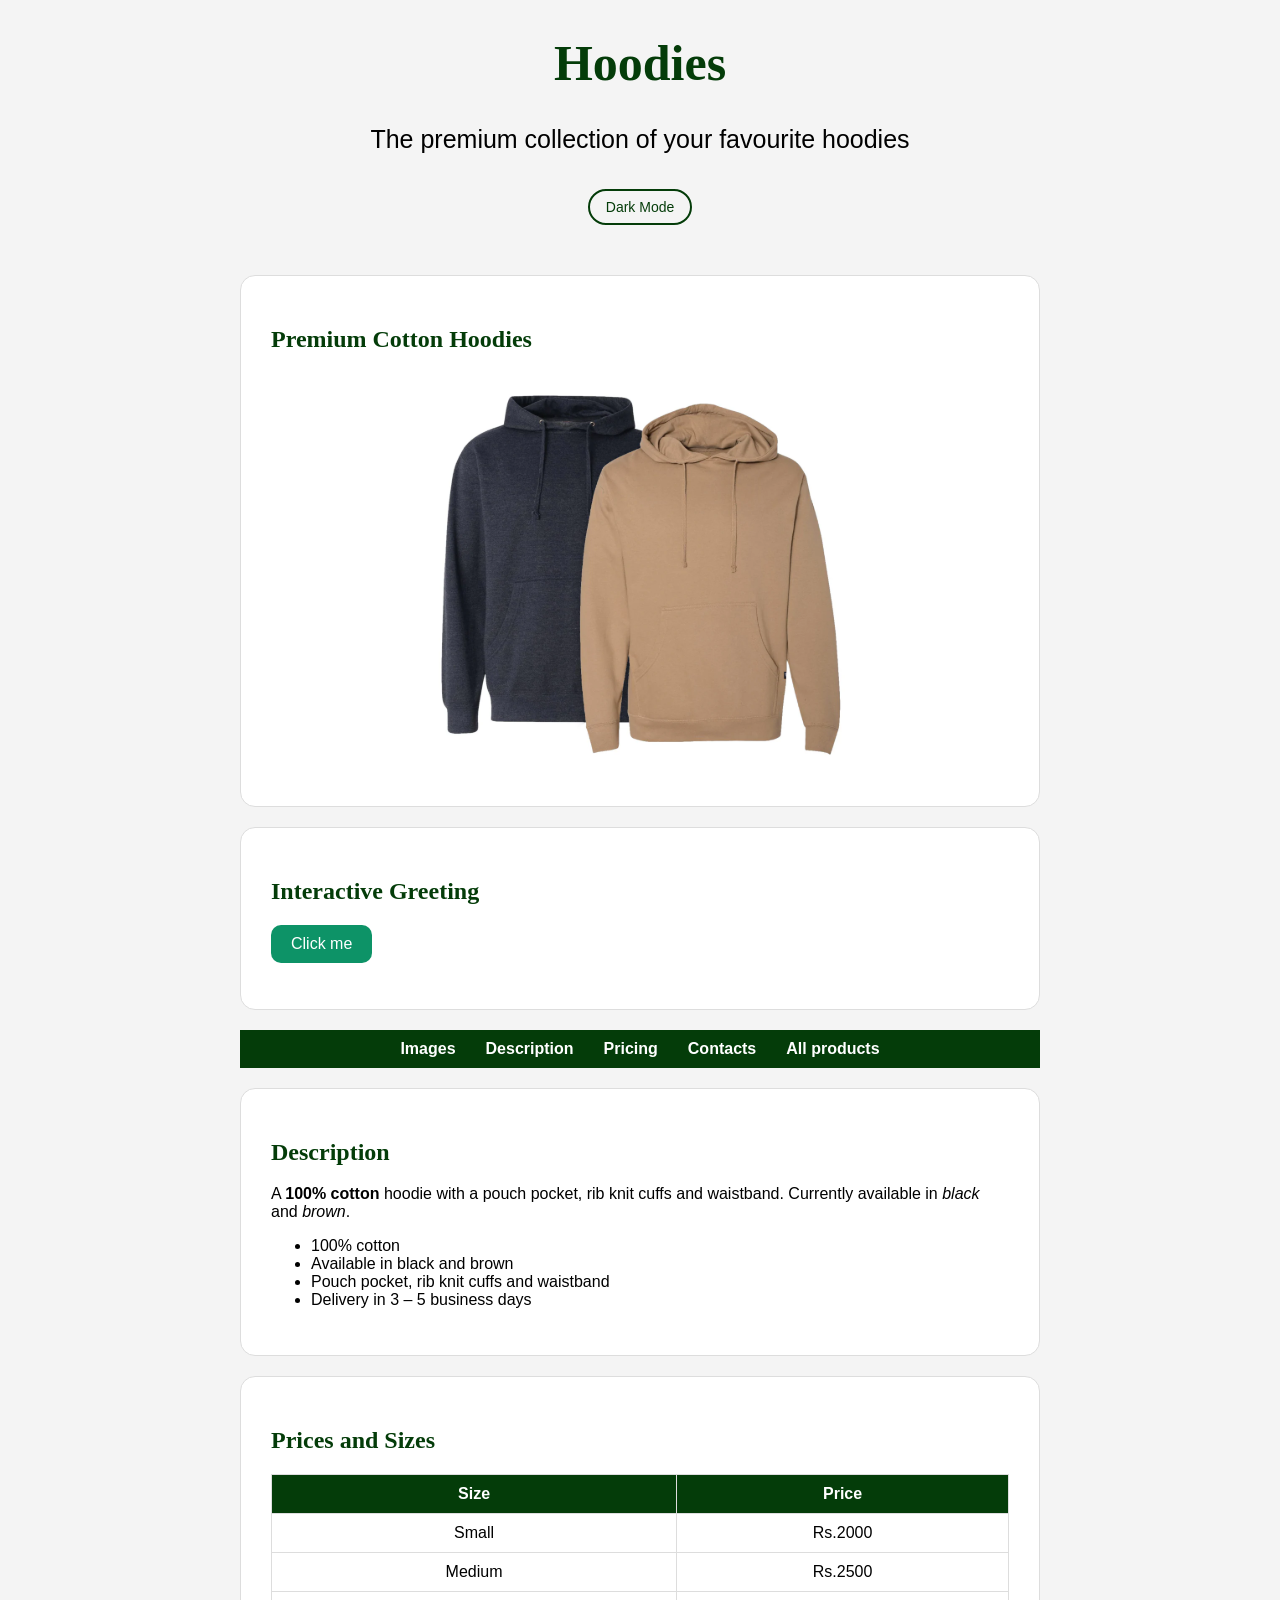
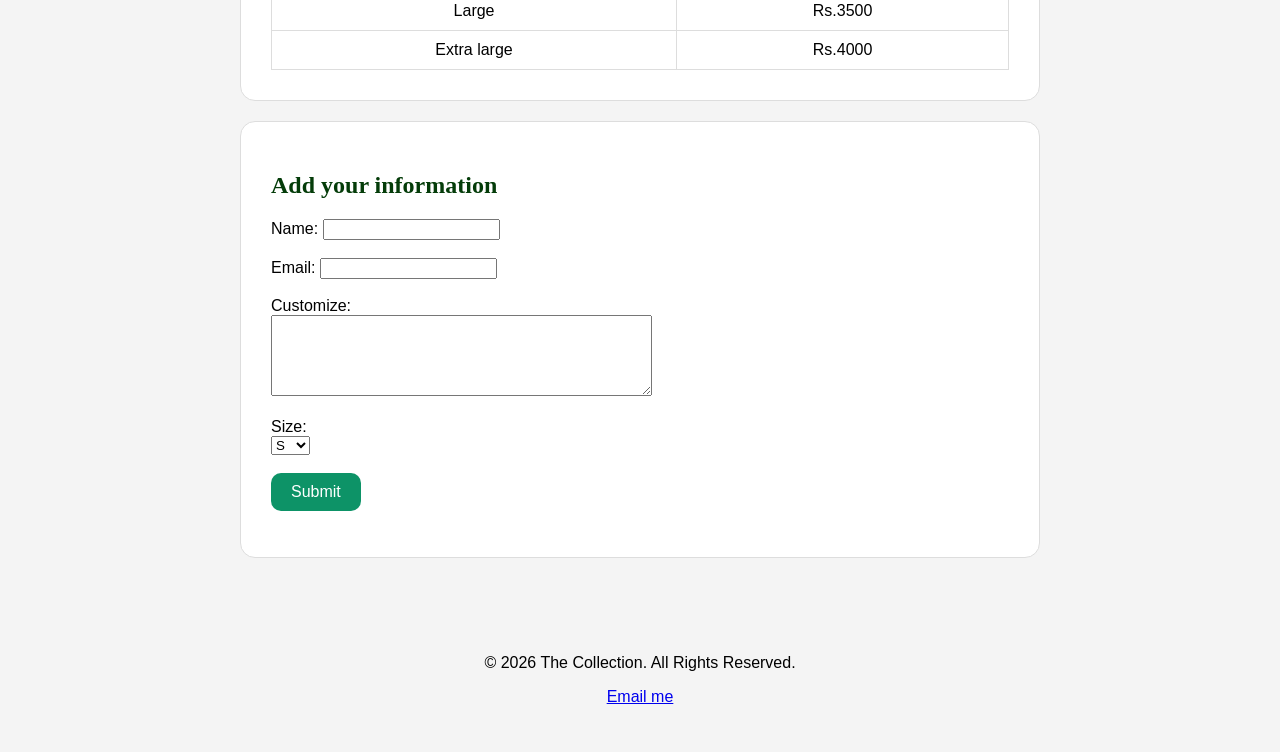
==== index.html @ 6bef90f4 "Add files via upload" ====
<!DOCTYPE html>
<html>
<head>
  <title>Collection/HOODIES</title>
  <link rel="stylesheet" href="css/style.css">
  <meta name="viewport" content="width=device-width, initial-scale=1.0">
</head>
<body>
<header>
  <h1>Hoodies</h1>
  <p>The premium collection of your favourite hoodies</p>
  <button id="dark-mode-btn"> Dark Mode</button>
</header>

<main>
  <section class="card" id="image">
    <h2><b>Premium Cotton Hoodies</b></h2>
    <img src="images/cotton.png" alt="premium cotton hoodies" >
  </section>

  <section class="card">
    <h2>Interactive Greeting</h2>
    <button onclick="greetUser()">Click me</button>
    <p id="greeting-text"></p>
  </section>

  <nav class="navbar">
    <a href="#image">Images</a>
    <a href="#description">Description</a>
    <a href="#price">Pricing</a>
    <a href="#contact">Contacts</a>
    <a href="grid.html">All products</a>
  </nav>

  <section class="card" id="description">
    <h2>Description</h2>
    <p>A <b>100% cotton</b> hoodie with a pouch pocket, rib knit cuffs and waistband. Currently available in <i>black</i> and <i>brown</i>.</p>
    <ul>
      <li>100% cotton</li>
      <li>Available in black and brown</li>
      <li>Pouch pocket, rib knit cuffs and waistband</li>
      <li>Delivery in 3 &ndash; 5 business days</li>
    </ul>
  </section>

  <section class="card" id="price">
    <h2><b>Prices and Sizes</b></h2>
    <table>
      <tr>
        <th>Size</th>
        <th>Price</th>
      </tr>

      <tr>
        <td>Small</td>
        <td>Rs.2000</td>
      </tr>

      <tr>
        <td>Medium</td>
        <td>Rs.2500</td>
      </tr>

      <tr>
        <td>Large</td>
        <td>Rs.3500</td>
      </tr>

      <tr>
        <td>Extra large</td>
        <td>Rs.4000</td>
      </tr>

    </table>
  </section>

  <section class="card" id="contact">
    <h2>Add your information</h2>
    <form>
      <label for="name">Name:</label>
      <input type="text" id="name" name="name">
      <br><br>

      <label for="email">Email:</label>
      <input type="email" id="email" name="email">
      <br><br>

      <label for="customization">Customize:</label>
      <br>
      <textarea id="customization" name="customization" rows="5" cols="45"></textarea>
      <br><br>

      <label for="size">Size:</label>
      <br>
      <select id="size" name="size">
        <option value="small">S</option>
        <option value="medium">M</option>
        <option value="large">L</option>
        <option value="extra large">XL</option>
      </select>
      <br><br>

      <button type="submit" id="submit-btn">Submit</button>
      <p id="form-message"></p>
    </form>
  </section>
</main>

<footer>
  <p>&copy; 2026 The Collection. All Rights Reserved.</p>
  <p><a href="mailto:raahmindasanayaka@gmail.com">Email me</a></p>
</footer>

<script src="js/app.js"></script>
</body>
</html>
---- css/style.css ----
:root {
  --primary-color: #043c09;
  --accent-color: #0d9367;
  --background-color: #f4f4f4;
}

body {
  background-color: var(--background-color);
  font-family: 'Segoe UI', Arial , sans-serif;
  margin: 0;
  padding: 0;
}

header {
  text-align: center;
  padding: 0px;
  font-size: 25px;
}

h1,h2 {
  font-family: 'Gill Sans MT Ext Condensed Bold' , serif;
  color: var(--primary-color);
}

.navbar {
  display: flex;
  justify-content: center;
  gap: 30px;
  background-color: var(--primary-color);
  padding: 10px;
}

.navbar a {
  color: white;
  text-decoration: none;
  font-weight: bold;
}

.navbar a:hover {
  color: var(--accent-color);
  text-decoration: underline;
}

main {
  max-width: 800px;
  margin: 0 auto;
  padding: 30px;
}

.card {
  background-color: white;
  padding: 30px;
  margin: 20px 0;
  border: 1px solid #ddd;
  border-radius: 15px;
}

.card img {
  display: block;
  margin: 0 auto;
}

table {
  width: 100%;
  border-collapse: collapse;
}

th, td {
  border: 1px solid #ddd;
  padding: 10px;
  text-align: center;
}

th {
  background-color: var(--primary-color);
  color: white;
}

button {
  background-color: var(--accent-color);
  color: white;
  border: none;
  padding: 10px 20px;
  border-radius: 10px;
  cursor: pointer;
  font-size: 16px;
}

button:hover {
  background-color: #1f618d;
}

footer {
  text-align: center;
  padding: 30px;
  color: #000000;
}

@media (max-width:600px) {
  body {
    font-size: 14px;
  }

  .navbar {
    flex-direction: column;
    align-items: center;
  }

  .card {
    padding: 15px;
    margin: 10px 0;
  }

  main {
    padding: 15px;
  }
}

img {
  max-width: 100%;
  height: auto;
}

.dark-mode{
  background-color: #1a1a1a;
  color: #f4f4f4;
}

.dark-mode .card {
  background-color: #2c2c2c;
  border-color: #444;
  color: #f4f4f4;
}

.dark-mode .navbar {
  background-color: #111;
}

.dark-mode h1,
.dark-mode h2 {
  color: #f4f4f4;
}

.dark-mode footer {
  color: #aaa;
}

#dark-mode-btn {
  margin-top: 10px;
  background-color: transparent;
  color: var(--primary-color);
  border: 2px solid var(--primary-color);
  padding: 8px 16px;
  border-radius: 20px;
  cursor: pointer;
  font-size: 14px;
}

#dark-mode-btn:hover {
  background-color: var(--primary-color);
  color: white;
}
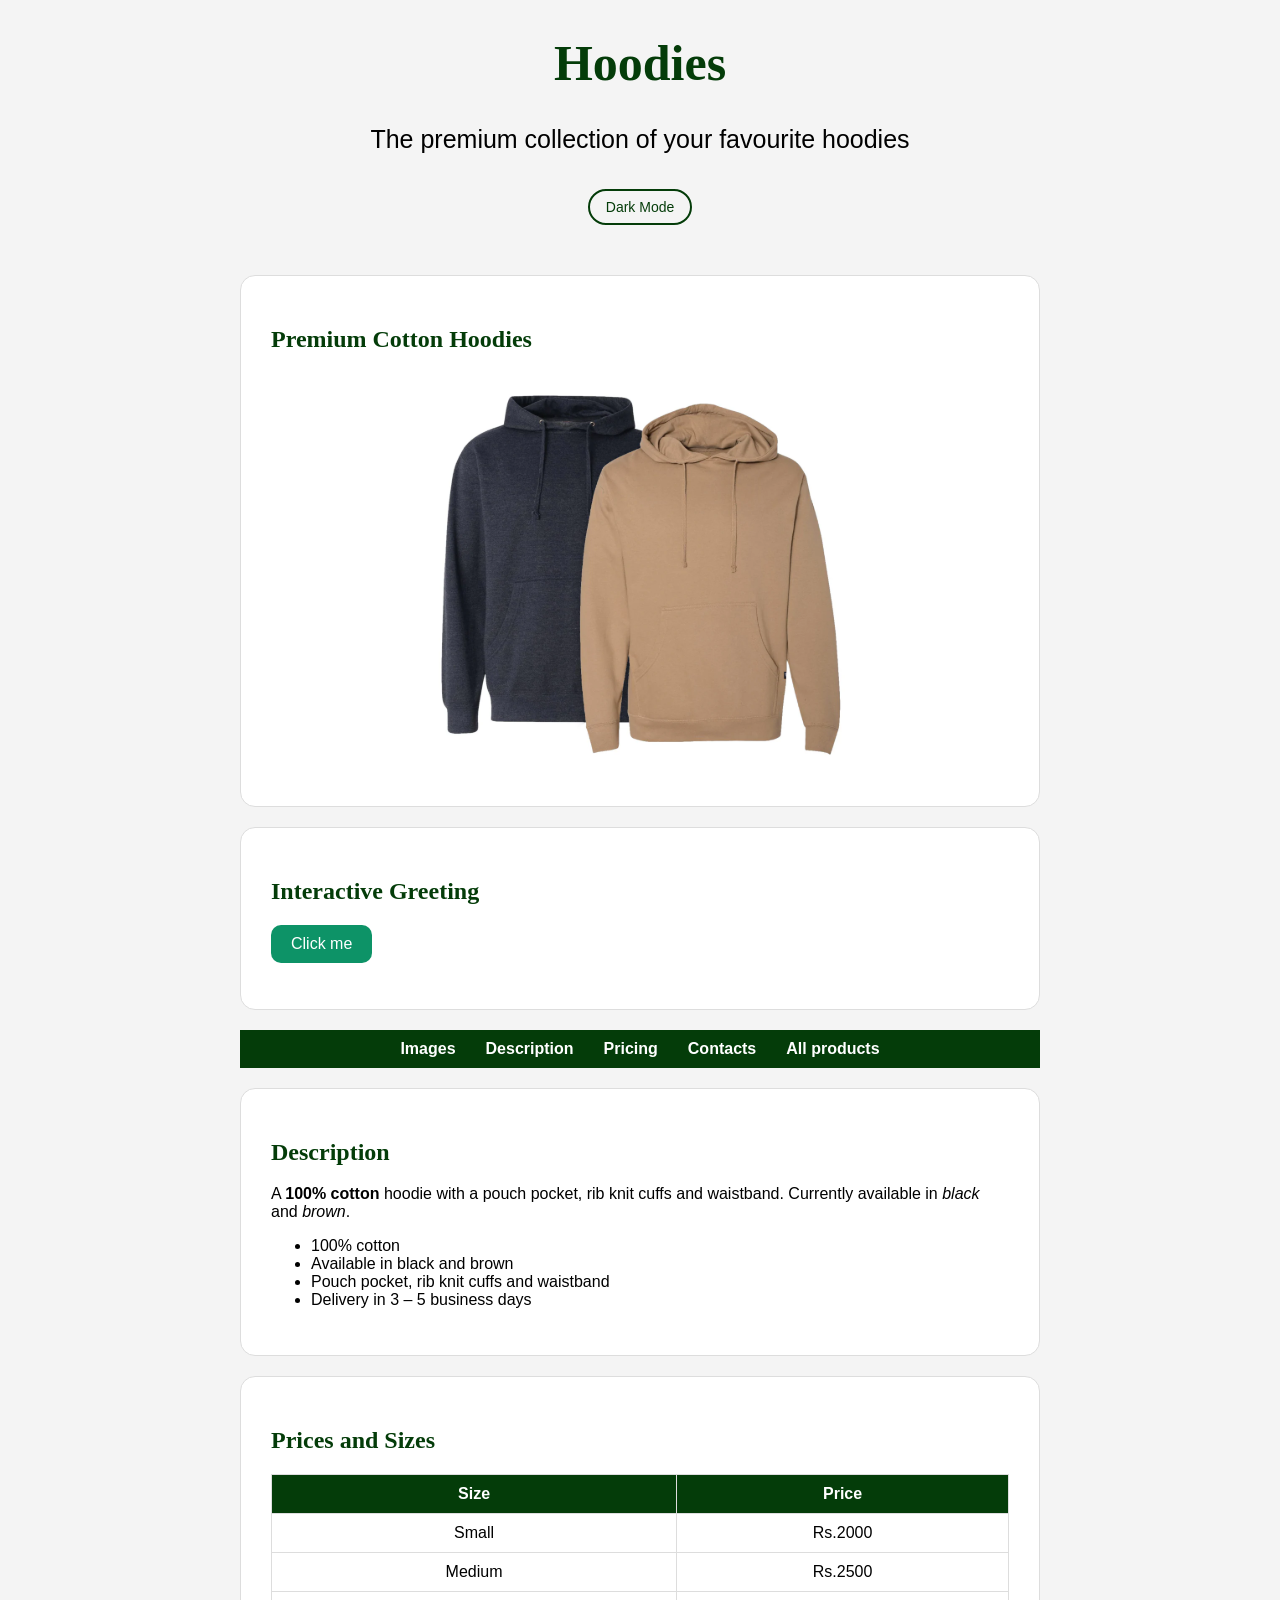
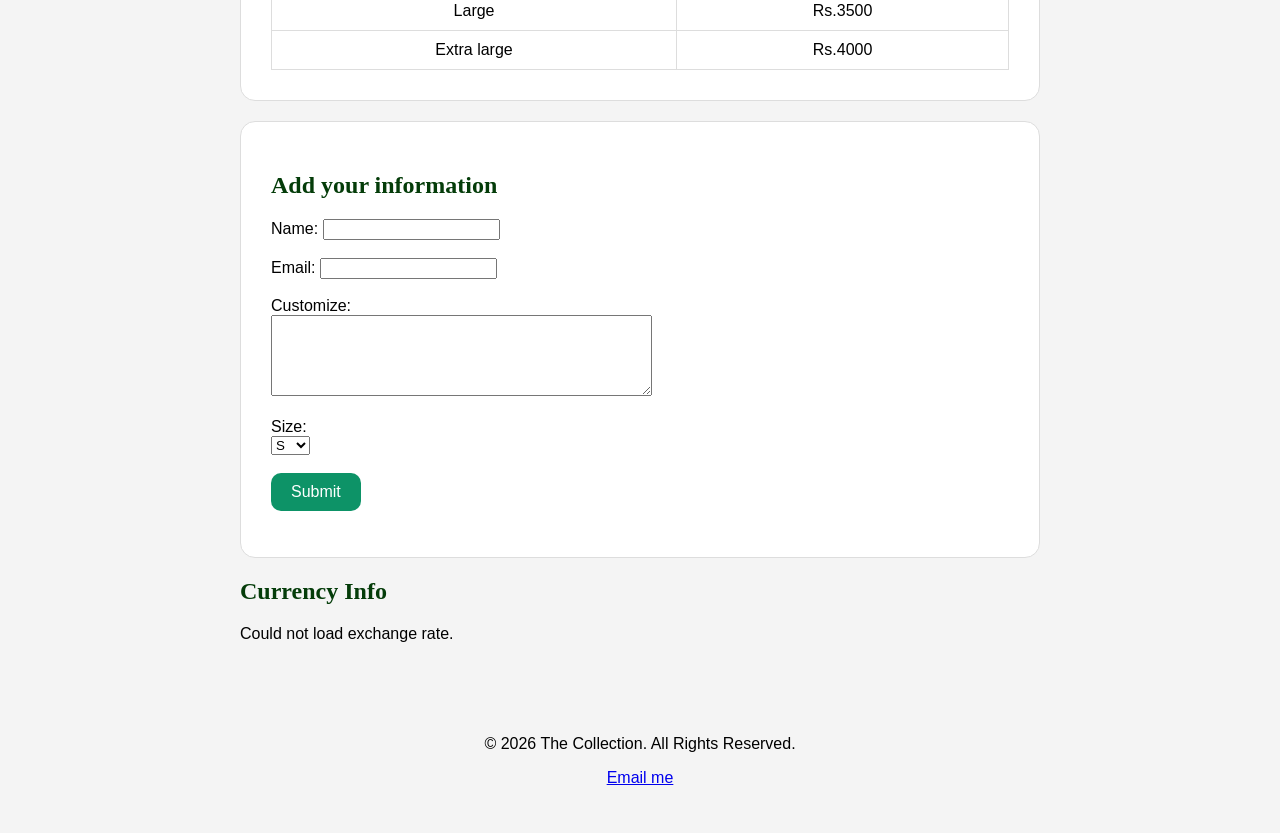
==== commit ffbf379f: "Adding live exchange rate with fetch API" ====
--- a/index.html
+++ b/index.html
@@ -104,6 +104,11 @@
       <p id="form-message"></p>
     </form>
   </section>
+
+  <section class="cards" id="exchange-rate">
+    <h2>Currency Info</h2>
+    <p id="rate-display">Loading exchange rate....</p>
+  </section>
 </main>
 
 <footer>
@@ -114,3 +119,4 @@
 <script src="js/app.js"></script>
 </body>
 </html>
+<!-- git test -->
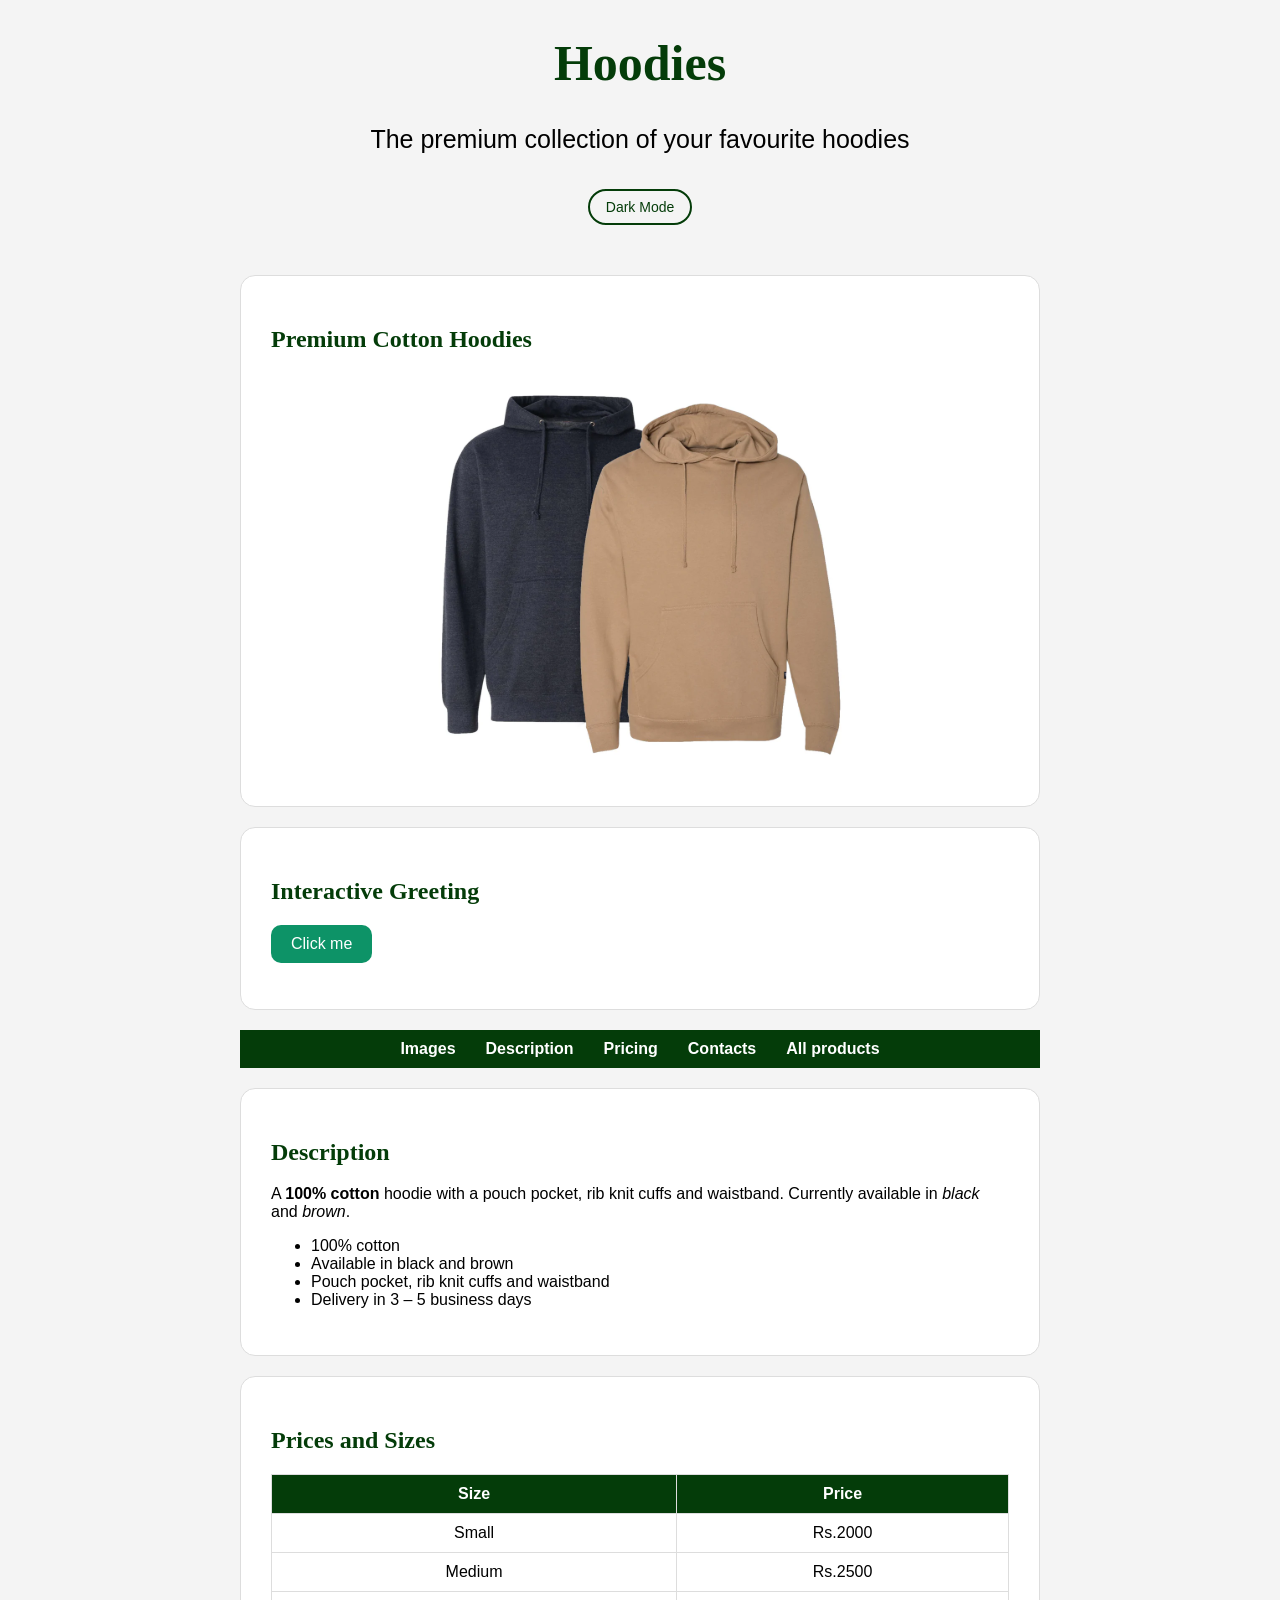
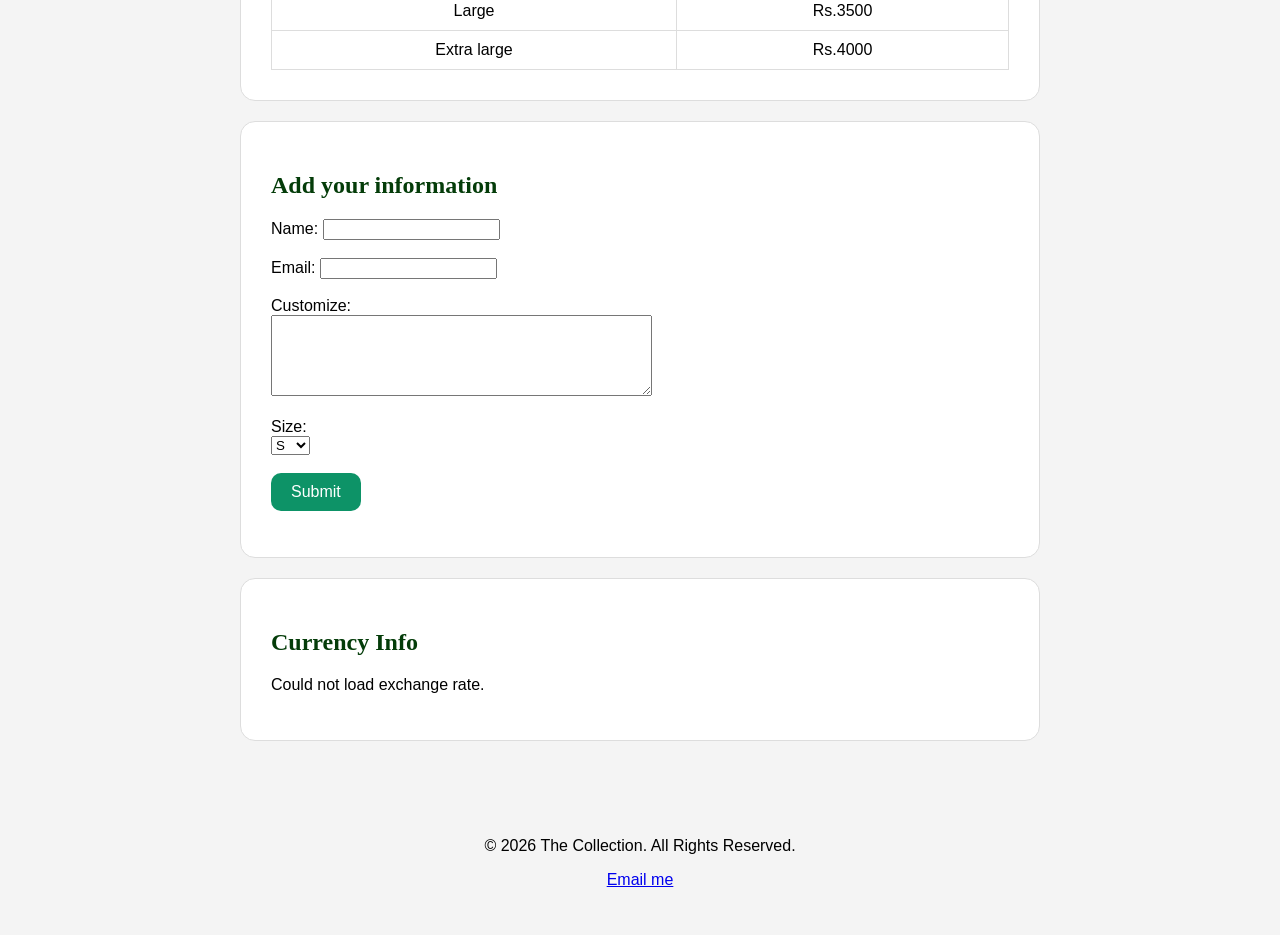
==== commit c929f132: "Adding Exchange rate" ====
--- a/index.html
+++ b/index.html
@@ -105,7 +105,7 @@
     </form>
   </section>
 
-  <section class="cards" id="exchange-rate">
+  <section class="card" id="exchange-rate">
     <h2>Currency Info</h2>
     <p id="rate-display">Loading exchange rate....</p>
   </section>
